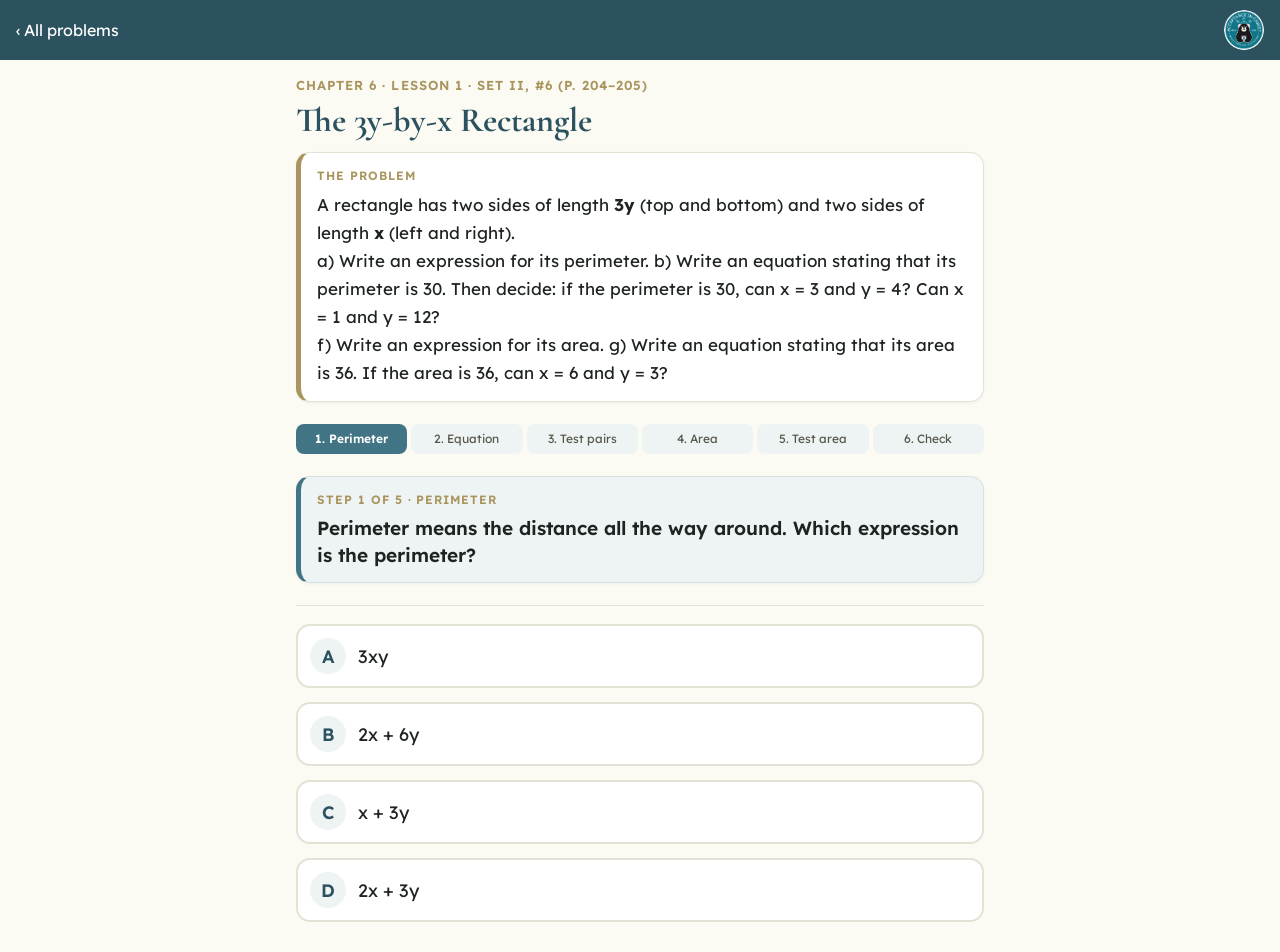
==== ch6-l1-6.html @ 2399be24 "Add Ch6 L1-2 step practice" ====
<!DOCTYPE html><html lang="en"><head><meta charset="utf-8">
<meta name="viewport" content="width=device-width,initial-scale=1,viewport-fit=cover">
<title>The 3y-by-x Rectangle · Step Practice · AIC Algebra 1</title>
<link rel="preconnect" href="https://fonts.googleapis.com"><link rel="preconnect" href="https://fonts.gstatic.com" crossorigin>
<link href="https://fonts.googleapis.com/css2?family=Cormorant+Garamond:wght@600;700&family=Lexend:wght@400;600&display=swap" rel="stylesheet">
<link rel="stylesheet" href="style.css"></head><body>
<header class="top"><a href="index.html" class="back">‹ All problems</a><img src="aic-logo-round.png" alt="AIC" class="logo"></header>
<main id="app"></main>
<script>
function tbl(rows){return `<table class="rtd"><tr><th></th><th>Rate</th><th>Time</th><th>Distance</th></tr>${rows.map(r=>`<tr><td class="who">${r[0]}</td><td>${r[1]}</td><td>${r[2]}</td><td>${r[3]}</td></tr>`).join("")}</table>`}
window.PROBLEM = {
 "id": "ch6-l1-6",
 "chapter": "Chapter 6",
 "lesson": "Lesson 1",
 "number": "Set II, #6 (p. 204–205)",
 "title": "The 3y-by-x Rectangle",
 "text": "A rectangle has two sides of length <b>3y</b> (top and bottom) and two sides of length <b>x</b> (left and right).<br>a) Write an expression for its perimeter. b) Write an equation stating that its perimeter is 30. Then decide: if the perimeter is 30, can x = 3 and y = 4? Can x = 1 and y = 12?<br>f) Write an expression for its area. g) Write an equation stating that its area is 36. If the area is 36, can x = 6 and y = 3?",
 "tracker": [
  "Perimeter",
  "Equation",
  "Test pairs",
  "Area",
  "Test area",
  "Check"
 ],
 "steps": [
  {
   "label": "Perimeter",
   "q": "Perimeter means the distance all the way around. Which expression is the perimeter?",
   "correct": 1,
   "choices": [
    {
     "html": "3xy",
     "why": "That's the <b>area</b> (length × width). Perimeter adds the four sides."
    },
    {
     "html": "2x + 6y",
     "why": ""
    },
    {
     "html": "x + 3y",
     "why": "That's only <b>two</b> of the four sides, halfway around."
    },
    {
     "html": "2x + 3y",
     "why": "You counted both x sides but only <b>one</b> 3y side. Two sides of 3y make 6y."
    }
   ],
   "right": "Add all four sides: x + 3y + x + 3y = <b>2x + 6y</b>."
  },
  {
   "label": "Equation",
   "q": "Which equation says the perimeter is 30?",
   "correct": 2,
   "choices": [
    {
     "html": "2x + 6y + 30 = 0",
     "why": "Saying the perimeter <b>is</b> 30 means the expression <b>equals</b> 30, not that it adds to 30 to make 0."
    },
    {
     "html": "x + 3y = 30",
     "why": "That says half the perimeter is 30. The full perimeter is 2x + 6y."
    },
    {
     "html": "2x + 6y = 30",
     "why": ""
    },
    {
     "html": "3xy = 30",
     "why": "3xy is the area, not the perimeter."
    }
   ],
   "right": "Perimeter expression = 30, so <b>2x + 6y = 30</b>. This is an equation in two variables: many pairs (x, y) can make it true."
  },
  {
   "label": "Test pairs",
   "q": "Substitute each pair into 2x + 6y = 30. Which statement is correct?",
   "correct": 0,
   "choices": [
    {
     "html": "(3, 4) works; (1, 12) does not",
     "why": ""
    },
    {
     "html": "Both work",
     "why": "(1, 12): 2(1) + 6(12) = 2 + 72 = 74, not 30."
    },
    {
     "html": "(1, 12) works; (3, 4) does not",
     "why": "Check again: 2(3) + 6(4) = 6 + 24 = 30 ✔, but 2(1) + 6(12) = 74 ✘."
    },
    {
     "html": "Neither works",
     "why": "2(3) + 6(4) = 6 + 24 = 30, so (3, 4) is a solution."
    }
   ],
   "right": "x = 3, y = 4: 6 + 24 = <b>30 ✔</b>. x = 1, y = 12: 2 + 72 = <b>74 ✘</b>. A pair is a solution only if it makes the equation true."
  },
  {
   "label": "Area",
   "q": "Which equation says the area is 36?",
   "correct": 3,
   "choices": [
    {
     "html": "2x + 6y = 36",
     "why": "That's the perimeter formula. Area is length × width."
    },
    {
     "html": "x + 3y = 36",
     "why": "Area multiplies the sides; it doesn't add them."
    },
    {
     "html": "3x + y = 36",
     "why": "Area is 3y times x, which is a product: 3xy."
    },
    {
     "html": "3xy = 36",
     "why": ""
    }
   ],
   "right": "Area = length × width = 3y · x = <b>3xy</b>, so the equation is <b>3xy = 36</b>."
  },
  {
   "label": "Test area",
   "q": "If the area is 36, which pair is NOT possible?",
   "correct": 2,
   "choices": [
    {
     "html": "x = 3, y = 4",
     "why": "3(3)(4) = 36 ✔, so this pair works."
    },
    {
     "html": "x = 1, y = 12",
     "why": "3(1)(12) = 36 ✔, so this pair works. It failed the perimeter test, but it passes the area test."
    },
    {
     "html": "x = 6, y = 3",
     "why": ""
    },
    {
     "html": "x = 2, y = 6",
     "why": "3(2)(6) = 36 ✔, so this pair works."
    }
   ],
   "right": "3(6)(3) = <b>54</b>, not 36, so x = 6, y = 3 is not a solution of 3xy = 36."
  }
 ],
 "solution": [
  "Perimeter: x + 3y + x + 3y = <b>2x + 6y</b>",
  "Perimeter is 30: <b>2x + 6y = 30</b>",
  "x = 3, y = 4: 6 + 24 = 30 ✔ &nbsp;&nbsp; x = 6, y = 3: 12 + 18 = 30 ✔ &nbsp;&nbsp; x = 1, y = 12: 2 + 72 = 74 ✘",
  "Area: 3y · x = <b>3xy</b>; area is 36: <b>3xy = 36</b>",
  "x = 3, y = 4: 36 ✔ &nbsp;&nbsp; x = 6, y = 3: 54 ✘ &nbsp;&nbsp; x = 1, y = 12: 36 ✔",
  "Key idea: one pair can solve one equation and not another. Always substitute and check."
 ]
};
</script>
<script src="engine.js"></script></body></html>
---- style.css ----
:root{--bg:#FBFAF3;--ink:#1E2422;--muted:#56564A;--line:#E4E2D5;--brand:#417586;--navy:#2C5260;--tint:#EEF3F3;--gold:#A8945C;--ok:#2E6B3F;--bad:#B4472B}
*{box-sizing:border-box;-webkit-tap-highlight-color:transparent}
body{margin:0;background:var(--bg);color:var(--ink);font:18px/1.5 Lexend,system-ui,-apple-system,sans-serif;padding-bottom:env(safe-area-inset-bottom)}
.top{display:flex;justify-content:space-between;align-items:center;padding:10px 16px;background:var(--navy)}
.top a{color:#fff;text-decoration:none;font-size:16px}.logo{height:40px;border-radius:50%}
main{max-width:720px;margin:0 auto;padding:16px}
h1,h2{font-family:"Cormorant Garamond",Georgia,serif;color:var(--navy);margin:.2em 0}h1{font-size:34px;line-height:1.1}h2{font-size:26px}
.kicker{color:var(--gold);font-weight:600;letter-spacing:.08em;text-transform:uppercase;font-size:13px}
.prob{background:#fff;border:1px solid var(--line);border-left:5px solid var(--gold);border-radius:12px;padding:14px 16px;font-size:17px}
.tracker{display:flex;gap:4px;margin:16px 0;overflow-x:auto}
.tracker div{flex:1;min-width:52px;text-align:center;font-size:12px;padding:6px 2px;border-radius:8px;background:var(--tint);color:var(--muted)}
.tracker .on{background:var(--brand);color:#fff;font-weight:600}.tracker .done{background:var(--ok);color:#fff}.tracker .miss{background:var(--gold);color:#fff}
.q{font-size:20px;font-weight:600;margin:6px 0 12px}
.ch{display:flex;gap:12px;align-items:center;width:100%;min-height:64px;text-align:left;background:#fff;border:2px solid var(--line);border-radius:14px;padding:12px;margin:0 0 10px;font:inherit;color:inherit;cursor:pointer}
.ch:disabled{cursor:default}.ch .L{flex:none;width:36px;height:36px;border-radius:50%;background:var(--tint);color:var(--navy);display:grid;place-items:center;font-weight:600}
.ch .body{flex:1;min-width:0}.ch.right{border-color:var(--ok);background:#EEF6F0}.ch.right .L{background:var(--ok);color:#fff}
.ch.wrong{border-color:var(--bad);background:#FBEFEA}.ch.wrong .L{background:var(--bad);color:#fff}.ch.dim{opacity:.5}
.dg{width:100%;max-width:340px;height:auto;display:block}
.rtd{border-collapse:collapse;width:100%;font-size:15px}.rtd th{color:var(--gold);font-size:12px;text-transform:uppercase;text-align:left;padding:2px 4px}.rtd td{padding:4px;border-top:1px solid var(--line)}.who{font-weight:600;color:var(--navy)}
.fb{border-radius:12px;padding:14px 16px;margin:6px 0 12px}.fb.ok{background:#EEF6F0;border:2px solid var(--ok)}.fb.no{background:#FBEFEA;border:2px solid var(--bad)}
.fb h3{margin:0 0 6px;font-size:18px}.fb.ok h3{color:var(--ok)}.fb.no h3{color:var(--bad)}.fb p{margin:6px 0}
.btn{display:block;width:100%;min-height:56px;border:0;border-radius:14px;background:var(--brand);color:#fff;font:600 19px Lexend,system-ui,sans-serif;margin:8px 0;cursor:pointer}.btn.alt{background:var(--navy)}
.score{font-size:24px;font-weight:600;color:var(--navy);text-align:center;background:var(--tint);border-radius:14px;padding:16px}
.sol li{margin:8px 0}
.lib a{display:block;background:#fff;border:1px solid var(--line);border-radius:12px;padding:14px 16px;margin:8px 0;text-decoration:none;color:var(--ink)}.lib a b{color:var(--navy)}

/* v2 segmentation */
.card{background:#fff;border:1px solid var(--line);border-radius:14px;padding:14px 16px;box-shadow:0 1px 3px rgba(44,82,96,.06)}
.lbl{color:var(--gold);font-weight:600;letter-spacing:.08em;text-transform:uppercase;font-size:12px;margin-bottom:6px}
.prob{margin-top:12px;border-left:5px solid var(--gold)}
.ptext{line-height:1.65;font-size:17px}
.tracker{margin:22px 0}
.qcard{margin-top:4px;background:var(--tint);border-color:#D6E2E4;border-left:5px solid var(--brand)}
.q{margin:0;font-size:19px;line-height:1.4}
.choices{margin-top:22px;padding-top:18px;border-top:1px solid var(--line)}
.ch{margin:0 0 14px}
#fb:not(:empty){margin-top:24px;padding-top:20px;border-top:1px dashed var(--gold)}
.fb{margin:0 0 14px}
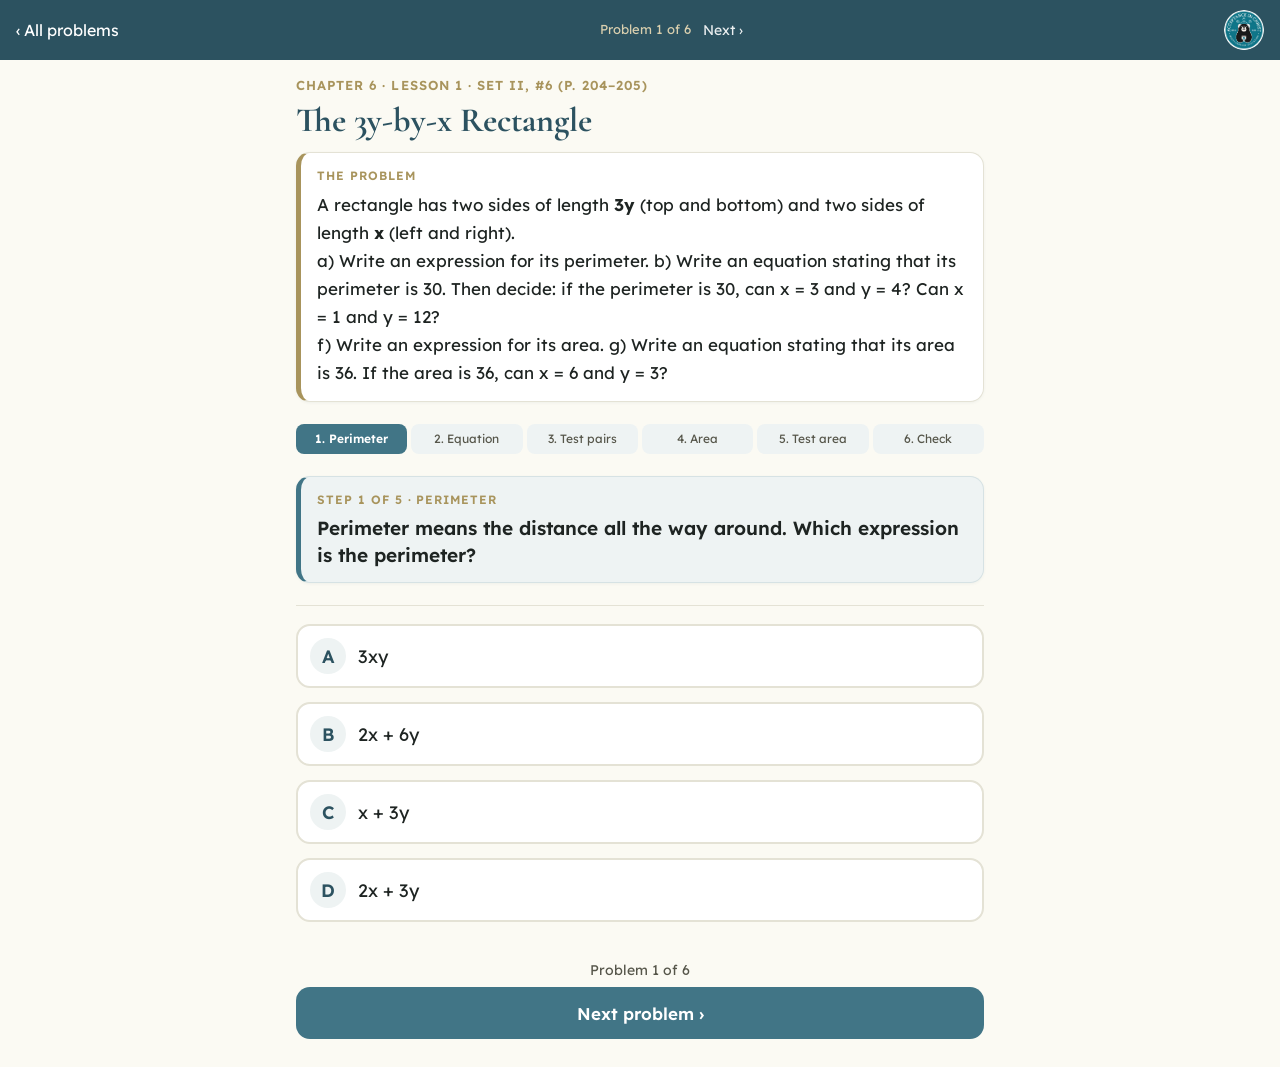
==== commit f6912e6a: "Add prev/next navigation to Ch6 pages" ====
--- a/ch6-l1-6.html
+++ b/ch6-l1-6.html
@@ -4,8 +4,9 @@
 <link rel="preconnect" href="https://fonts.googleapis.com"><link rel="preconnect" href="https://fonts.gstatic.com" crossorigin>
 <link href="https://fonts.googleapis.com/css2?family=Cormorant+Garamond:wght@600;700&family=Lexend:wght@400;600&display=swap" rel="stylesheet">
 <link rel="stylesheet" href="style.css"></head><body>
-<header class="top"><a href="index.html" class="back">‹ All problems</a><img src="aic-logo-round.png" alt="AIC" class="logo"></header>
+<header class="top"><a href="index.html" class="back">‹ All problems</a><span class="tnav"><span class="pof">Problem 1 of 6</span><a href="ch6-l1-iv1.html">Next ›</a></span><img src="aic-logo-round.png" alt="AIC" class="logo"></header>
 <main id="app"></main>
+<nav class="pnav"><div class="pof2">Problem 1 of 6</div><div class="prow"><a href="ch6-l1-iv1.html" class="pbtn">Next problem ›</a></div></nav>
 <script>
 function tbl(rows){return `<table class="rtd"><tr><th></th><th>Rate</th><th>Time</th><th>Distance</th></tr>${rows.map(r=>`<tr><td class="who">${r[0]}</td><td>${r[1]}</td><td>${r[2]}</td><td>${r[3]}</td></tr>`).join("")}</table>`}
 window.PROBLEM = {
--- a/style.css
+++ b/style.css
@@ -36,3 +36,6 @@
 .ch{margin:0 0 14px}
 #fb:not(:empty){margin-top:24px;padding-top:20px;border-top:1px dashed var(--gold)}
 .fb{margin:0 0 14px}
+.tnav{display:flex;gap:12px;align-items:center;font-size:14px}.tnav a{font-size:14px;opacity:.9}.pof{color:#D9CFAE;font-size:13px}
+.pnav{max-width:720px;margin:8px auto 28px;padding:0 16px}.pof2{text-align:center;color:var(--muted);font-size:14px;margin-bottom:6px}
+.prow{display:flex;gap:10px}.pbtn{flex:1;display:grid;place-items:center;min-height:52px;border-radius:14px;background:var(--brand);color:#fff;font:600 17px Lexend,system-ui,sans-serif;text-decoration:none}.pbtn.alt{background:var(--navy)}
